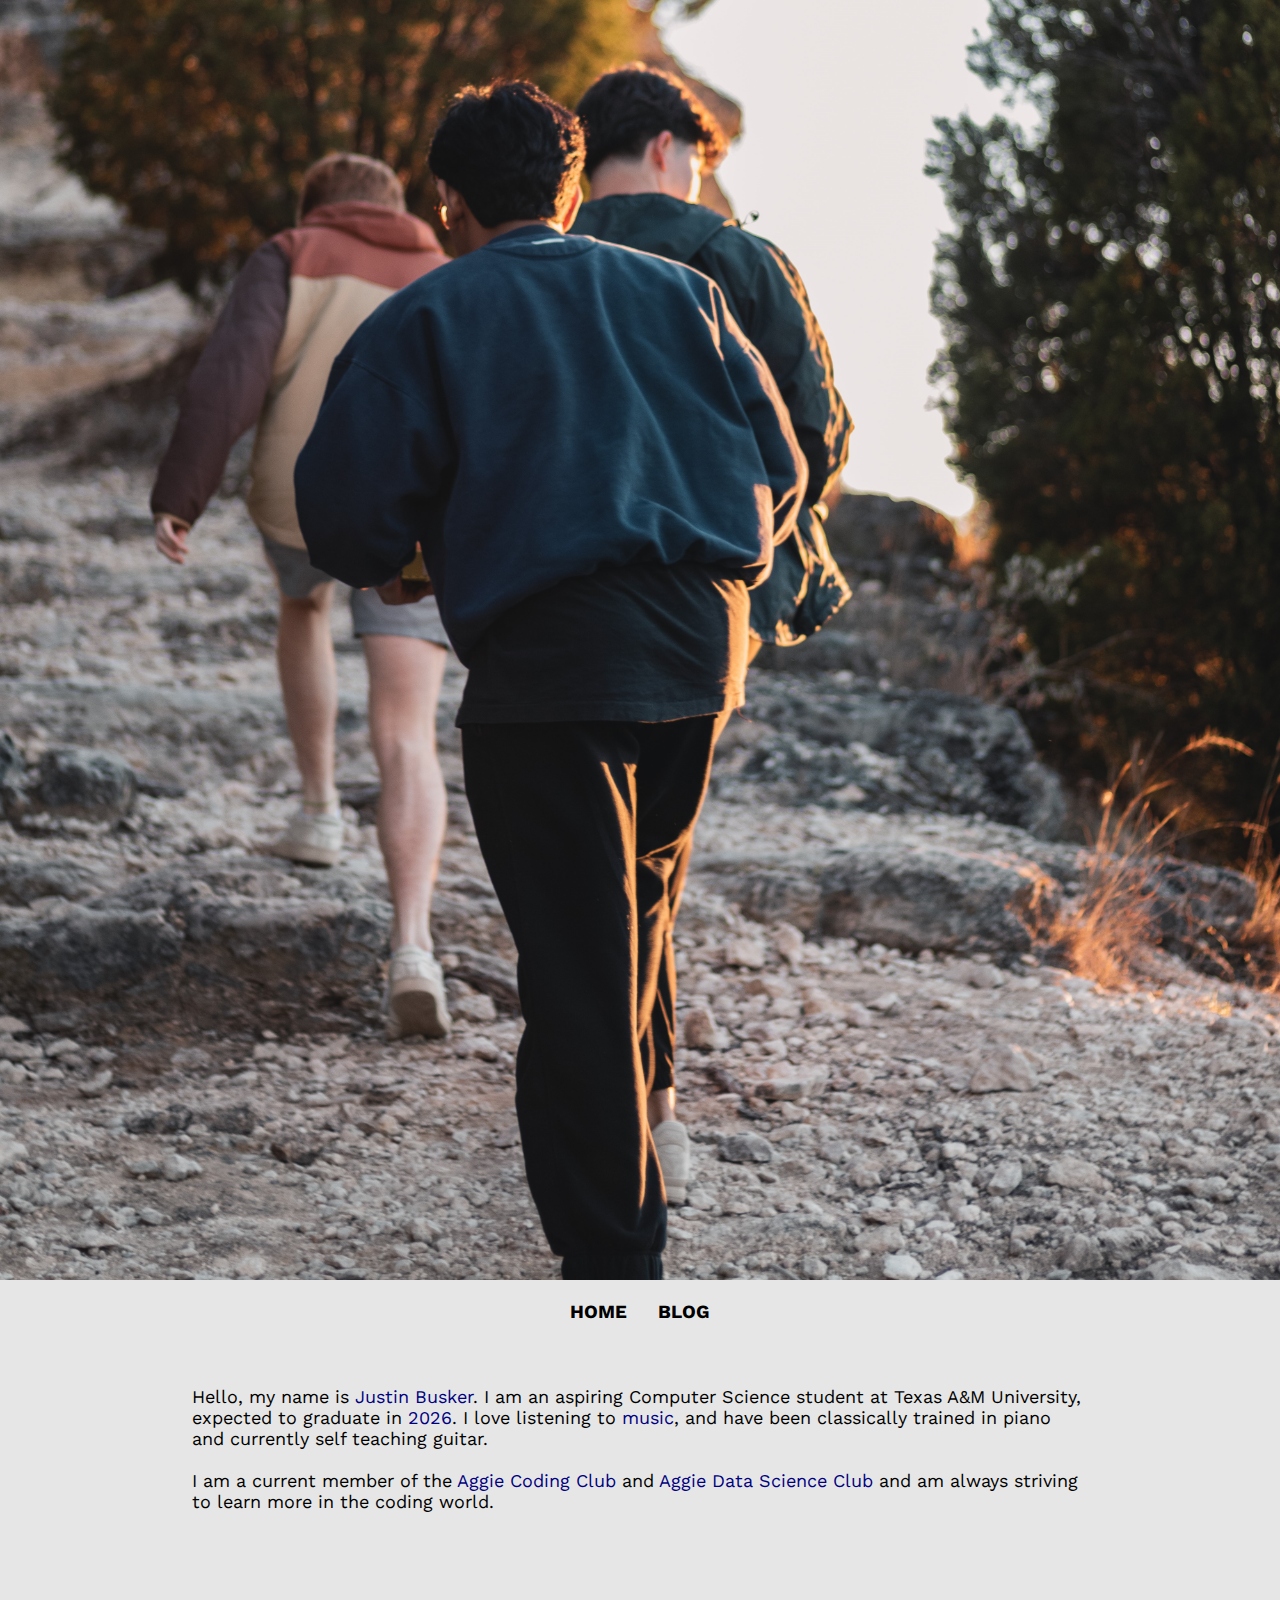
==== index.html @ 4caa9622 "initial website commit" ====
<!DOCTYPE html>
<html lang="en">
  <link rel="stylesheet" href="main.css" />
  <style>
    @import url("https://fonts.googleapis.com/css2?family=Work+Sans&display=swap");
  </style>
  <script src="main.js"></script>

  <head>
    <meta charset="UTF-8" />
    <meta http-equiv="X-UA-Compatible" content="IE=edge" />
    <meta name="viewport" content="width=device-width, initial-scale=1.0" />
    <title>Justin Busker</title>
  </head>

  <body>
    <!-- Image Banner -->
    <div class="center-fit">
      <img
        src="/images/walk_banner_square.jpg"
        alt="Photo of my friends and I walking"
        class="imgbox"
      />
    </div>

    <!-- Nav Bar for Home and Blog -->
    <nav class="HeaderCategoryNav">
      <ul class="HCN__ul" style="display: block">
        <li class="HCN__li">
          <h3><a href="" class="HCN__li_item">home</a></h3>
        </li>
        <li class="HCN__li">
          <h3><a href="/blog.html" class="HCN__li_item">blog</a></h3>
        </li>
      </ul>
    </nav>

    <!-- Date and Time script -->
    <div class="DateTimeCategory">
      <ul class="DT__ul">
        <li class="DT__li">
          <h3 class="DT__h3"><span id="h_date"></span></h3>
        </li>
        <li class="DT__li">
          <h3 class="DT__h3"><span id="h_time"></span></h3>
        </li>
        <script src="main.js"></script>
      </ul>
    </div>

    <!-- Body Paragraphs -->
    <p class="HCN__p">
      <br>Hello, my name is <span class="text__navy">Justin Busker</span>. I am an
      aspiring Computer Science student at Texas A&M University, expected to
      graduate in <span class="text__navy">2026</span>. I love listening to
      <span class="text__navy"
        ><a
          href="https://open.spotify.com/user/y6kpa9ardi5czrniw7m6badtc?si=7654e35a7cf94c8b"
          class="text__navy"
          >music</a
        ></span
      >, and have been classically trained in piano and currently self teaching
      guitar. <br /><br />
      I am a current member of the
      <span
        ><a href="https://aggiecodingclub.com/" class="text__navy">
          Aggie Coding Club</a></span>
      and
      <span
        ><a href="https://www.aggiedatascience.com/" class="text__navy"
          >Aggie Data Science Club</a></span>
      and am always striving to learn more in the coding world.
    </p>
  </body>
</html>
---- main.css ----
body{
    background-color: #e6e6e6;
    font-family: 'Work Sans', sans-serif;
    color: rgb(0, 0, 0);
}

a:link { text-decoration: none; }
a:visited { text-decoration: none; }
a:hover { text-decoration: none; }
a:active { text-decoration: none; }

:root{
    --clr-primary: rgb(0, 0, 0);
}

* {
    margin: 0;
    padding: 0;
}

.imgbox{
    display: grid;
    height: 100%;
    width: 100vw;
    height: 100vw;
    border-bottom: 1em;
    border-bottom-color: navy;
}

.center-fit {
    max-width: 100%;
    max-height: 100%;
    margin: 0;
}

.headers{
    color: var(--clr-primary);
    text-align: center;
    margin-left: auto;
    margin-right: auto;
    width: 8vw;
}

.HeaderCategoryNav{
    text-align: center;
    text-transform: uppercase;
    padding: .5rem;
}

.HeaderCategoryNav.active{
    text-decoration: underline;
}

.DateTimeCategory{
    text-align: center;
    padding: 0;
    font-size: large;
}

a{
    color: black;
    text-decoration: none;
    transition: .2s ease-in, .2s ease opacity;
}

.HCN__p{
    margin: 15vw;
    margin-top: 0vw;
    font-size: large;
}

.HCN__ul{
    margin: 0;
    padding: 0;
}

.DT__ul{
    margin: 0;
    padding: 0;
}
.HCN__li{
    display: inline-block;
    margin: 1vw;
}

.DT__li{
    display: inline-block;
    margin: 0vw;
}

.HCN__h3{
    text-align: center;
}

.DT__h3{
    text-align: center;
}

.text__navy{
    color: navy;
}
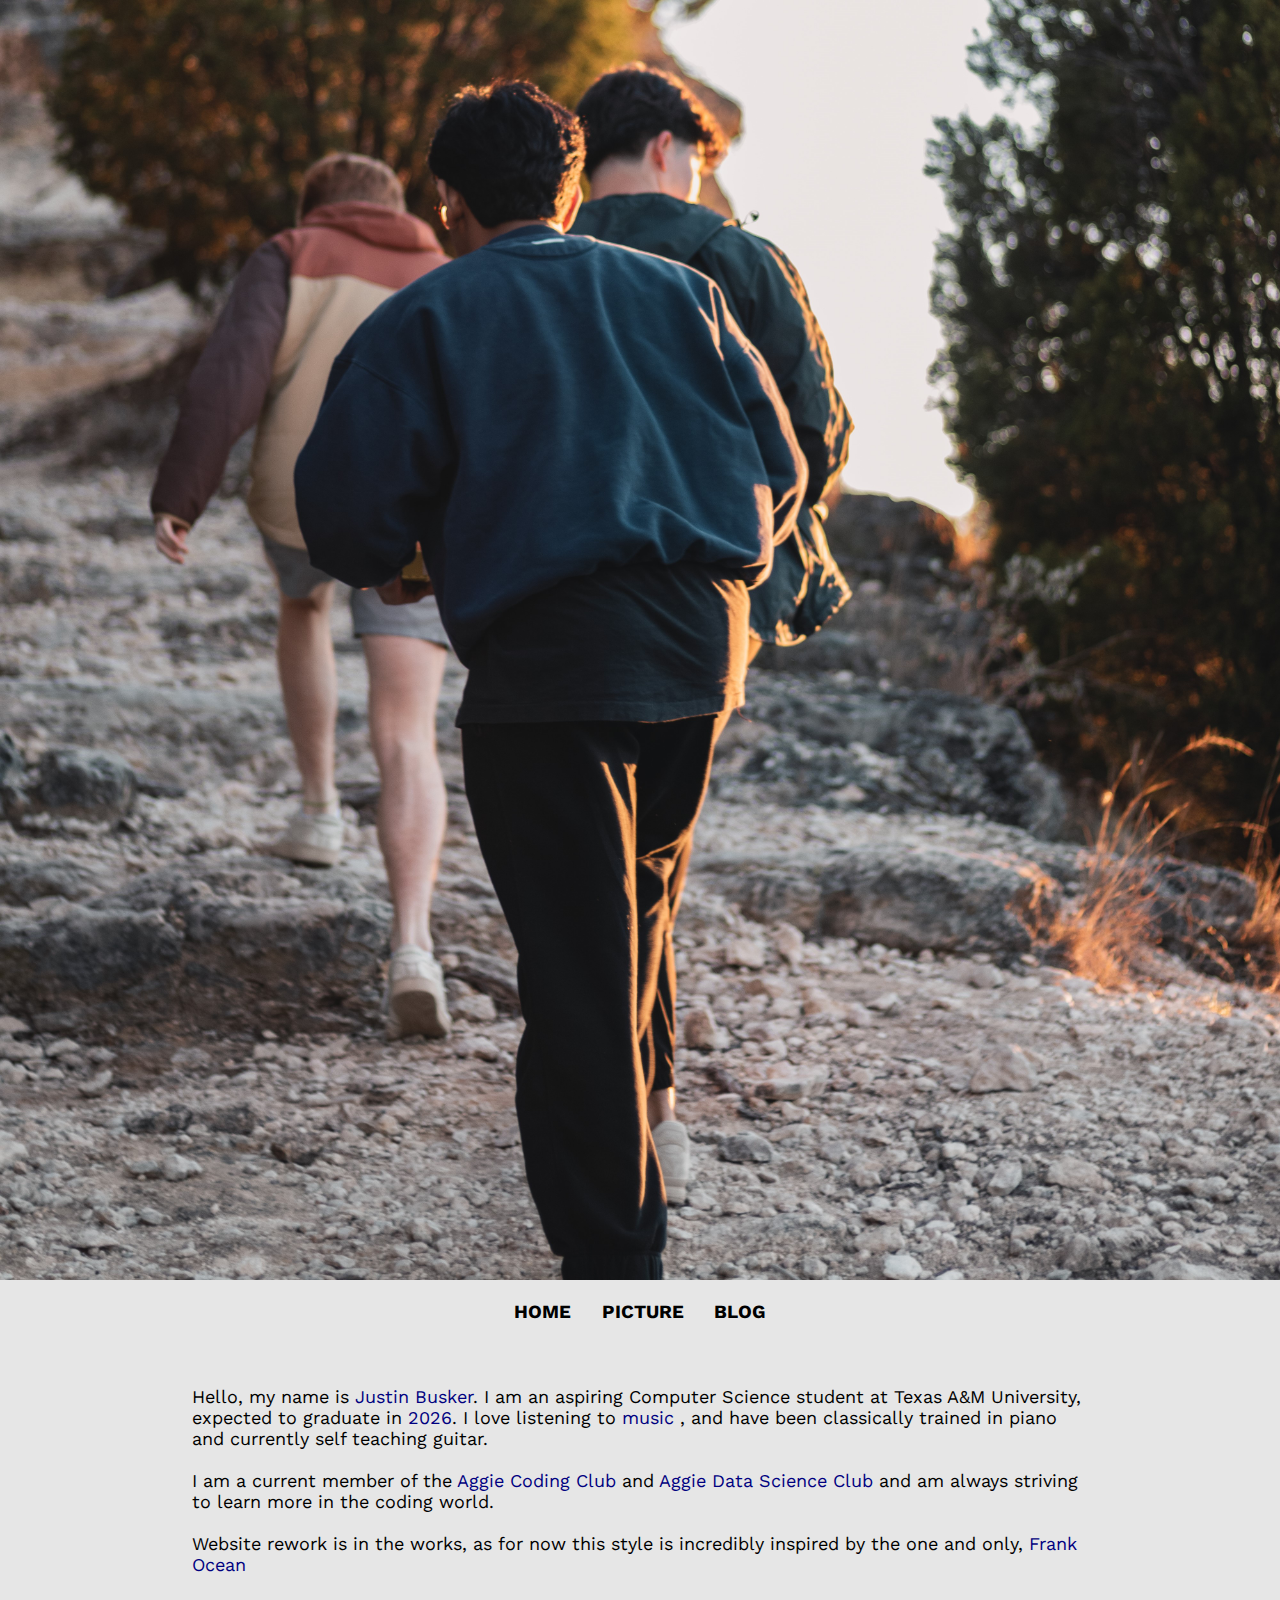
==== commit 6c98ac13: "website update v1.0" ====
--- a/index.html
+++ b/index.html
@@ -13,63 +13,59 @@
     <title>Justin Busker</title>
   </head>
 
-  <body>
-    <!-- Image Banner -->
-    <div class="center-fit">
-      <img
-        src="/images/walk_banner_square.jpg"
-        alt="Photo of my friends and I walking"
-        class="imgbox"
-      />
-    </div>
+<body>
+  <!-- Image Banner -->
+  <div class="center-fit">
+    <img src="/images/walk_banner_square.jpg" alt="Photo of my friends and I walking" class="imgbox"/>
+  </div>
 
-    <!-- Nav Bar for Home and Blog -->
-    <nav class="HeaderCategoryNav">
-      <ul class="HCN__ul" style="display: block">
-        <li class="HCN__li">
-          <h3><a href="" class="HCN__li_item">home</a></h3>
-        </li>
-        <li class="HCN__li">
-          <h3><a href="/blog.html" class="HCN__li_item">blog</a></h3>
-        </li>
-      </ul>
-    </nav>
+  <!-- Nav Bar for Home and Blog -->
+  <nav class="HeaderCategoryNav">
+    <ul class="HCN__ul" style="display: block">
+      <li class="HCN__li">
+        <h3><a href="/index.html" class="HCN__li_item">home</a></h3>
+      </li>
+      <li class="HCN__li">
+        <h3><a href="/picture.html" class="HCN__li_item">picture</a></h3>
+      </li>
+      <li class="HCN__li">
+        <h3><a href="/blog.html" class="HCN__li_item">blog</a></h3>
+      </li>
+    </ul>
+  </nav>
 
-    <!-- Date and Time script -->
-    <div class="DateTimeCategory">
-      <ul class="DT__ul">
-        <li class="DT__li">
-          <h3 class="DT__h3"><span id="h_date"></span></h3>
-        </li>
-        <li class="DT__li">
-          <h3 class="DT__h3"><span id="h_time"></span></h3>
-        </li>
-        <script src="main.js"></script>
-      </ul>
-    </div>
-
-    <!-- Body Paragraphs -->
-    <p class="HCN__p">
-      <br>Hello, my name is <span class="text__navy">Justin Busker</span>. I am an
-      aspiring Computer Science student at Texas A&M University, expected to
-      graduate in <span class="text__navy">2026</span>. I love listening to
-      <span class="text__navy"
-        ><a
-          href="https://open.spotify.com/user/y6kpa9ardi5czrniw7m6badtc?si=7654e35a7cf94c8b"
-          class="text__navy"
-          >music</a
-        ></span
-      >, and have been classically trained in piano and currently self teaching
-      guitar. <br /><br />
-      I am a current member of the
-      <span
-        ><a href="https://aggiecodingclub.com/" class="text__navy">
-          Aggie Coding Club</a></span>
-      and
-      <span
-        ><a href="https://www.aggiedatascience.com/" class="text__navy"
-          >Aggie Data Science Club</a></span>
-      and am always striving to learn more in the coding world.
-    </p>
-  </body>
+  <!-- Date and Time script -->
+  <div class="DateTimeCategory">
+    <ul class="DT__ul">
+    <li class="DT__li"><h3 class="DT__h3"><span id="h_date"></span></h3></li>
+    <li class="DT__li"><h3 class="DT__h3"><span id="h_time"></span></h3></li>
+    <script src="main.js"></script>
+    </ul>
+  </div>
+  <!-- Body Paragraphs -->
+  <p class="HCN__p">
+    <br>Hello, my name is <span class="text__navy">Justin Busker</span>. I am an
+    aspiring Computer Science student at Texas A&M University, expected to
+    graduate in <span class="text__navy">2026</span>. I love listening to
+    <span class="text__navy"
+      ><a
+        href="https://open.spotify.com/user/y6kpa9ardi5czrniw7m6badtc?si=7654e35a7cf94c8b"
+        class="text__navy" target="_blank"
+        >music</a
+      ></span>
+    , and have been classically trained in piano and currently self teaching
+    guitar. 
+    <br/><br/>
+    I am a current member of the
+    <span><a href="https://aggiecodingclub.com/" class="text__navy" target="_blank">
+        Aggie Coding Club
+    </a></span>
+    and
+    <span
+      ><a href="https://www.aggiedatascience.com/" class="text__navy" target="_blank"
+        >Aggie Data Science Club</a></span> and am always striving to learn more in the coding world.
+        <br><br>
+        Website rework is in the works, as for now this style is incredibly inspired by the one and only, <span><a href="https://blonded.com" class="text__navy" target="_blank">Frank Ocean</a></span>
+  </p>
+</body>
 </html>
--- a/main.css
+++ b/main.css
@@ -4,10 +4,33 @@
     color: rgb(0, 0, 0);
 }
 
-a:link { text-decoration: none; }
-a:visited { text-decoration: none; }
-a:hover { text-decoration: none; }
-a:active { text-decoration: none; }
+@media only screen and (max-width: 768px){
+    .picturebox{
+    display: block;
+    margin-top: 10vw;
+    margin-bottom: 3vw;
+    margin-right: auto;
+    margin-left: auto;
+    width: 75vw;
+    border: 20px navajowhite;
+    border-radius: 20px;
+    filter: drop-shadow(20px 10px 4);
+    }
+}
+
+@media only screen and (min-width: 768px){
+    .picturebox{
+    display: block;
+    margin-top: 5vw;
+    margin-bottom: 2vw;
+    margin-right: auto;
+    margin-left: auto;
+    width: 35vw;
+    border: 20px navajowhite;
+    border-radius: 20px;
+    filter: drop-shadow(20px 10px 4);
+    }
+}
 
 :root{
     --clr-primary: rgb(0, 0, 0);
@@ -67,6 +90,7 @@
     margin: 15vw;
     margin-top: 0vw;
     font-size: large;
+    margin-bottom: 2vw;
 }
 
 .HCN__ul{
